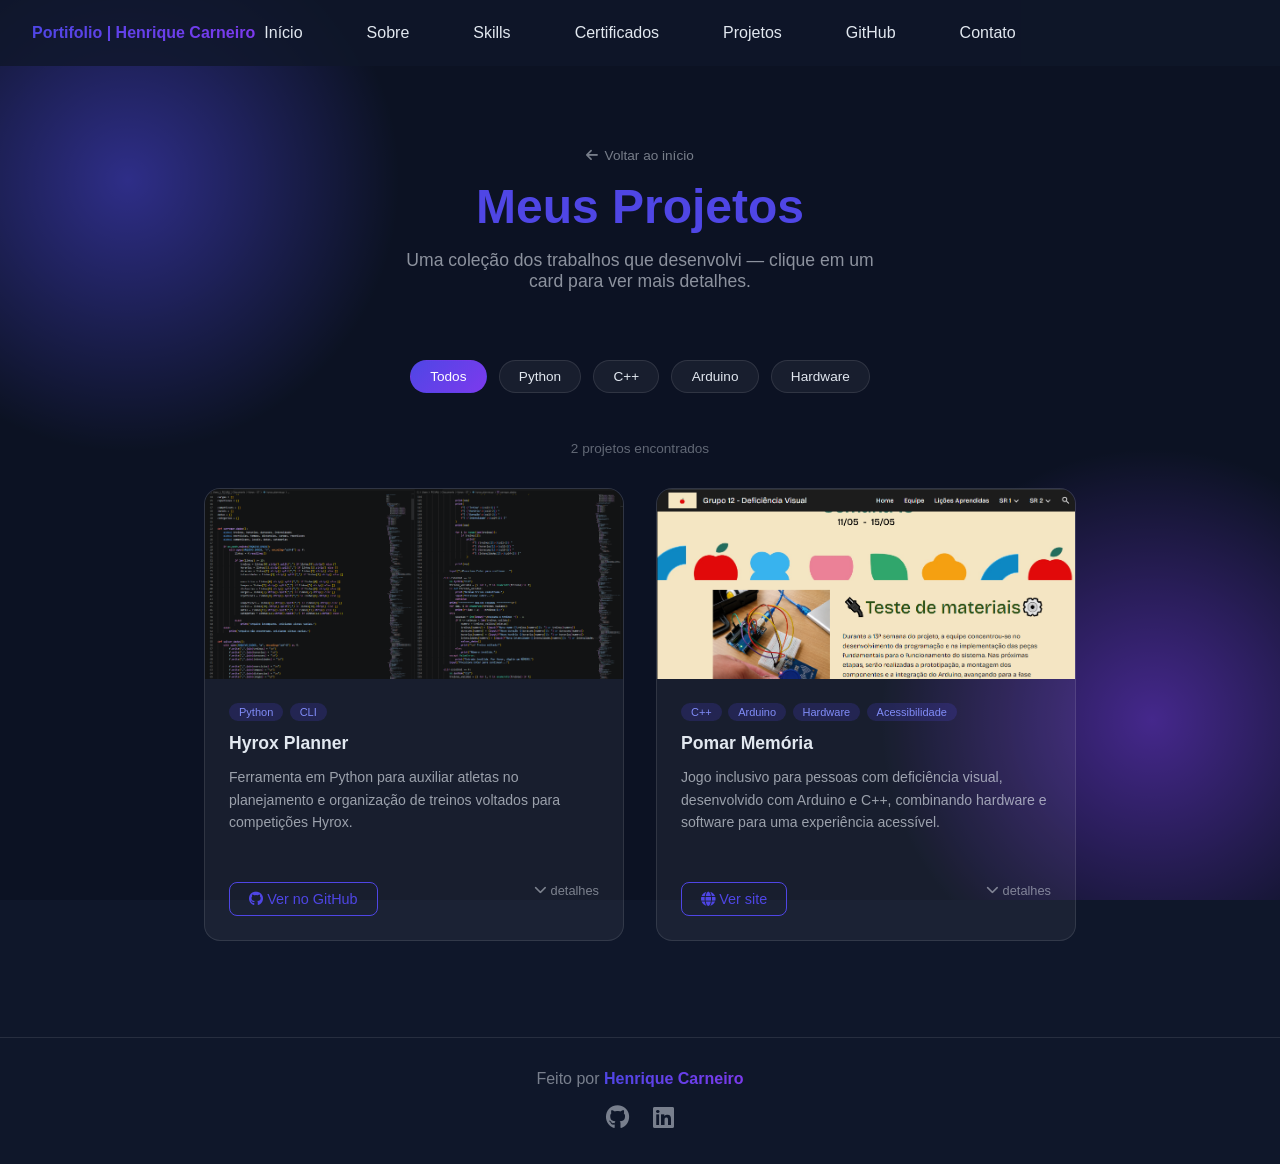
==== projetos.html @ b4573989 "Add files via upload" ====
<!DOCTYPE html>
<html lang="pt-br">

<head>
    <meta charset="UTF-8">
    <meta name="viewport" content="width=device-width, initial-scale=1.0">
    <link rel="stylesheet" href="styles.css">
    <link rel="stylesheet" href="https://cdnjs.cloudflare.com/ajax/libs/font-awesome/6.5.0/css/all.min.css">
    <title>Projetos | Henrique Carneiro</title>
    <style>
        /* ── Página de projetos ── */
        .projetos-hero {
            min-height: 40vh;
            display: flex;
            flex-direction: column;
            justify-content: center;
            align-items: center;
            text-align: center;
            padding: 8rem 2rem 3rem;
            gap: 1rem;
        }

        .projetos-hero h1 {
            font-size: 3rem;
            color: var(--primaria);
            margin: 0;
        }

        .projetos-hero p {
            font-size: 1.1rem;
            color: rgba(226, 232, 240, 0.6);
            max-width: 500px;
        }

        /* ── Filtros ── */
        .filtros {
            display: flex;
            justify-content: center;
            flex-wrap: wrap;
            gap: 0.75rem;
            padding: 0 2rem 3rem;
        }

        .filtro-btn {
            background: rgba(255, 255, 255, 0.05);
            border: 1px solid var(--vidro);
            color: var(--claro);
            padding: 0.5rem 1.2rem;
            border-radius: 999px;
            cursor: pointer;
            font-size: 0.85rem;
            transition: all 0.3s ease;
        }

        .filtro-btn:hover,
        .filtro-btn.ativo {
            background: linear-gradient(135deg, var(--primaria), var(--secundaria));
            border-color: transparent;
            color: #fff;
        }

        /* ── Grid de projetos ── */
        .projetos-secao {
            padding: 0 2rem 6rem;
        }

        .projetos-grid {
            display: flex;
            flex-wrap: wrap;
            justify-content: center;
            gap: 2rem;
            max-width: 1200px;
            margin: 0 auto;
        }

        .projeto-card {
            width: 420px;
        }

        .projeto-card {
            background: rgba(255, 255, 255, 0.05);
            border: 1px solid var(--vidro);
            border-radius: 16px;
            overflow: hidden;
            transition: all 0.4s ease;
            display: flex;
            flex-direction: column;
        }

        .projeto-card:hover {
            transform: translateY(-8px);
            box-shadow: 0 12px 30px rgba(79, 70, 229, 0.25);
            border-color: rgba(79, 70, 229, 0.4);
        }

        .projeto-card.oculto {
            display: none;
        }

        .projeto-thumb {
            width: 100%;
            height: 190px;
            object-fit: cover;
            object-position: top;
            display: block;
        }

        /* placeholder quando não há imagem */
        .projeto-thumb-placeholder {
            width: 100%;
            height: 190px;
            background: linear-gradient(135deg, rgba(79,70,229,0.3), rgba(124,58,237,0.3));
            display: flex;
            align-items: center;
            justify-content: center;
            font-size: 3rem;
            color: rgba(255,255,255,0.3);
        }

        .projeto-corpo {
            padding: 1.5rem;
            display: flex;
            flex-direction: column;
            flex: 1;
            gap: 0.75rem;
        }

        .projeto-tags {
            display: flex;
            flex-wrap: wrap;
            gap: 0.4rem;
        }

        .projeto-tag {
            font-size: 11px;
            font-weight: 500;
            padding: 3px 10px;
            border-radius: 20px;
            background: rgba(79, 70, 229, 0.2);
            color: #818cf8;
        }

        .projeto-titulo {
            font-size: 1.1rem;
            font-weight: 600;
            color: var(--claro);
        }

        .projeto-desc {
            font-size: 0.88rem;
            color: rgba(226, 232, 240, 0.65);
            line-height: 1.6;
            flex: 1;
        }

        /* detalhes expandíveis */
        .projeto-detalhes {
            max-height: 0;
            overflow: hidden;
            transition: max-height 0.4s ease, opacity 0.3s ease;
            opacity: 0;
        }

        .projeto-detalhes.aberto {
            max-height: 300px;
            opacity: 1;
        }

        .projeto-detalhes ul {
            list-style: none;
            display: flex;
            flex-direction: column;
            gap: 0.4rem;
            padding: 0.75rem 0 0.25rem;
        }

        .projeto-detalhes ul li {
            font-size: 0.82rem;
            color: rgba(226, 232, 240, 0.6);
            display: flex;
            gap: 0.5rem;
            align-items: flex-start;
        }

        .projeto-detalhes ul li::before {
            content: '→';
            color: var(--primaria);
            flex-shrink: 0;
        }

        .projeto-acoes {
            display: flex;
            gap: 0.75rem;
            align-items: center;
            flex-wrap: wrap;
            margin-top: 0.5rem;
        }

        .btn-detalhes {
            background: none;
            border: none;
            color: rgba(226, 232, 240, 0.5);
            cursor: pointer;
            font-size: 0.8rem;
            padding: 0;
            transition: color 0.3s;
            display: flex;
            align-items: center;
            gap: 4px;
            margin-left: auto;
        }

        .btn-detalhes:hover {
            color: var(--primaria);
        }

        /* ── Contador ── */
        .contador-resultado {
            text-align: center;
            font-size: 0.85rem;
            color: rgba(226, 232, 240, 0.4);
            margin-bottom: 2rem;
        }

        /* ── Nenhum resultado ── */
        .sem-resultado {
            text-align: center;
            padding: 4rem 2rem;
            color: rgba(226, 232, 240, 0.35);
            display: none;
            grid-column: 1 / -1;
        }

        .sem-resultado i {
            font-size: 2.5rem;
            margin-bottom: 1rem;
            display: block;
        }

        /* ── Botão voltar ── */
        .voltar-btn {
            display: inline-flex;
            align-items: center;
            gap: 0.4rem;
            color: rgba(226, 232, 240, 0.5);
            text-decoration: none;
            font-size: 0.85rem;
            transition: color 0.3s;
        }

        .voltar-btn:hover { color: var(--primaria); }
    </style>
</head>

<body>
    <div class="particulas"></div>

    <nav class="navegacao">
        <span class="Nav-logo">Portifolio | Henrique Carneiro</span>
        <ul class="menu">
            <li><a href="index.html#inicio"       class="menu-link">Início</a></li>
            <li><a href="index.html#sobre"         class="menu-link">Sobre</a></li>
            <li><a href="index.html#skills"        class="menu-link">Skills</a></li>
            <li><a href="index.html#certificados"  class="menu-link">Certificados</a></li>
            <li><a href="projetos.html"            class="menu-link">Projetos</a></li>
            <li><a href="index.html#github"        class="menu-link">GitHub</a></li>
            <li><a href="index.html#contatos"      class="menu-link">Contato</a></li>
        </ul>
    </nav>

    <div class="pagina-conteudo">
    <!-- Hero -->
    <header class="projetos-hero">
        <a href="index.html" class="voltar-btn">
            <i class="fa-solid fa-arrow-left"></i> Voltar ao início
        </a>
        <h1>Meus Projetos</h1>
        <p>Uma coleção dos trabalhos que desenvolvi — clique em um card para ver mais detalhes.</p>
    </header>

    <!-- Filtros -->
    <div class="filtros" id="filtros">
        <button class="filtro-btn ativo" data-filtro="todos">Todos</button>
        <button class="filtro-btn" data-filtro="Python">Python</button>
        <button class="filtro-btn" data-filtro="C++">C++</button>
        <button class="filtro-btn" data-filtro="Arduino">Arduino</button>
        <button class="filtro-btn" data-filtro="Hardware">Hardware</button>
    </div>

    <!-- Grid -->
    <section class="projetos-secao">
        <p class="contador-resultado" id="contador"></p>
        <div class="projetos-grid" id="grid">

            <!-- Projeto 1 -->
            <div class="projeto-card" data-tags="Python">
                <img src="./imagens/hyrox.PNG" alt="Hyrox Planner" class="projeto-thumb"
                     onerror="this.style.display='none'; this.nextElementSibling.style.display='flex'">
                <div class="projeto-thumb-placeholder" style="display:none">
                    <i class="fa-solid fa-dumbbell"></i>
                </div>
                <div class="projeto-corpo">
                    <div class="projeto-tags">
                        <span class="projeto-tag">Python</span>
                        <span class="projeto-tag">CLI</span>
                    </div>
                    <h3 class="projeto-titulo">Hyrox Planner</h3>
                    <p class="projeto-desc">
                        Ferramenta em Python para auxiliar atletas no planejamento e organização de treinos voltados para competições Hyrox.
                    </p>
                    <div class="projeto-detalhes" id="det-1">
                        <ul>
                            <li>Lógica estruturada para criação e acompanhamento de planos de treino</li>
                            <li>Interface de linha de comando (CLI) intuitiva</li>
                            <li>Organização de sessões por semana e modalidade</li>
                            <li>Desenvolvido inteiramente em Python</li>
                        </ul>
                    </div>
                    <div class="projeto-acoes">
                        <a href="https://github.com/HenriqueCarneiro-dev" target="_blank" class="botao-projeto">
                            <i class="fa-brands fa-github"></i> Ver no GitHub
                        </a>
                        <button class="btn-detalhes" onclick="toggleDetalhes('det-1', this)">
                            <i class="fa-solid fa-chevron-down"></i> detalhes
                        </button>
                    </div>
                </div>
            </div>

            <!-- Projeto 2 -->
            <div class="projeto-card" data-tags="C++ Arduino Hardware">
                <img src="./imagens/pomarmemoriapj1.PNG" alt="Pomar Memória" class="projeto-thumb"
                     onerror="this.style.display='none'; this.nextElementSibling.style.display='flex'">
                <div class="projeto-thumb-placeholder" style="display:none">
                    <i class="fa-solid fa-microchip"></i>
                </div>
                <div class="projeto-corpo">
                    <div class="projeto-tags">
                        <span class="projeto-tag">C++</span>
                        <span class="projeto-tag">Arduino</span>
                        <span class="projeto-tag">Hardware</span>
                        <span class="projeto-tag">Acessibilidade</span>
                    </div>
                    <h3 class="projeto-titulo">Pomar Memória</h3>
                    <p class="projeto-desc">
                        Jogo inclusivo para pessoas com deficiência visual, desenvolvido com Arduino e C++, combinando hardware e software para uma experiência acessível.
                    </p>
                    <div class="projeto-detalhes" id="det-2">
                        <ul>
                            <li>Desenvolvido com Arduino Uno e sensores de áudio</li>
                            <li>Programado em C++ com foco em baixa latência</li>
                            <li>Interface completamente auditiva, sem dependência visual</li>
                            <li>Projeto realizado na CESAR School</li>
                        </ul>
                    </div>
                    <div class="projeto-acoes">
                        <a href="https://sites.google.com/cesar.school/grupo12-deficienciavisual/equipe" target="_blank" class="botao-projeto">
                            <i class="fa-solid fa-globe"></i> Ver site
                        </a>
                        <button class="btn-detalhes" onclick="toggleDetalhes('det-2', this)">
                            <i class="fa-solid fa-chevron-down"></i> detalhes
                        </button>
                    </div>
                </div>
            </div>

            <!-- Mensagem sem resultado -->
            <div class="sem-resultado" id="semResultado">
                <i class="fa-solid fa-magnifying-glass"></i>
                Nenhum projeto encontrado para esse filtro.
            </div>

        </div>
    </section>

    <footer class="footer">
        <p>Feito por <span>Henrique Carneiro</span></p>
        <div class="footer-links">
            <a href="https://github.com/HenriqueCarneiro-dev" target="_blank"><i class="fa-brands fa-github"></i></a>
            <a href="https://www.linkedin.com/in/henrique-carneiro-b4b9ab3b0" target="_blank"><i class="fa-brands fa-linkedin"></i></a>
        </div>
    </footer>

    </div><!-- fim pagina-conteudo -->

    <script src="script.js"></script>
    <script>
        // ── Filtro ──
        const filtros = document.querySelectorAll('.filtro-btn');
        const cards   = document.querySelectorAll('.projeto-card');
        const contador = document.getElementById('contador');
        const semResultado = document.getElementById('semResultado');

        function atualizarContador() {
            const visiveis = [...cards].filter(c => !c.classList.contains('oculto')).length;
            contador.textContent = `${visiveis} projeto${visiveis !== 1 ? 's' : ''} encontrado${visiveis !== 1 ? 's' : ''}`;
            semResultado.style.display = visiveis === 0 ? 'block' : 'none';
        }

        filtros.forEach(btn => {
            btn.addEventListener('click', () => {
                filtros.forEach(b => b.classList.remove('ativo'));
                btn.classList.add('ativo');

                const filtro = btn.dataset.filtro;
                cards.forEach(card => {
                    if (card.classList.contains('sem-resultado')) return;
                    const tags = card.dataset.tags || '';
                    const visivel = filtro === 'todos' || tags.includes(filtro);
                    card.classList.toggle('oculto', !visivel);
                });
                atualizarContador();
            });
        });

        atualizarContador();

        // ── Expandir detalhes ──
        function toggleDetalhes(id, btn) {
            const det = document.getElementById(id);
            const aberto = det.classList.toggle('aberto');
            const icone  = btn.querySelector('i');
            icone.style.transform = aberto ? 'rotate(180deg)' : 'rotate(0)';
            icone.style.transition = 'transform 0.3s ease';
            btn.childNodes[1].textContent = aberto ? ' ocultar' : ' detalhes';
        }
    </script>
</body>
</html>
---- styles.css ----
* {
    margin: 0;
    padding: 0;
    box-sizing: border-box;
    font-family: Arial, Helvetica, sans-serif;
}

html {
    scroll-behavior: smooth;
}

:root {
    --primaria: #4f46e5;
    --secundaria: #7c3aed;
    --escuro: #0f172a;
    --maisEscuro: #0a0f1c;
    --claro: #e2e8f0;
    --vidro: rgba(255, 255, 255, 0.1);
}

body {
    background-color: var(--escuro);
    color: var(--claro);
}

.navegacao {
    position: fixed;
    top: 0;
    background: rgba(15, 23, 42, 0.8);
    width: 100%;
    z-index: 100;
    padding: 1.5rem 2rem;
    display: flex;
    align-items: center;
    justify-content: center;
}

.Nav-logo {
    position: absolute;
    left: 2rem;
    font-size: 1rem;
    font-weight: bold;
    background: linear-gradient(90deg, var(--primaria), var(--secundaria));
    -webkit-background-clip: text;
    background-clip: text;
    -webkit-text-fill-color: transparent;
    white-space: nowrap;
}

.menu {
    display: flex;
    justify-content: center;
    list-style: none;
    gap: 3rem;
}

.menu-link {
    text-decoration: none;
    color: var(--claro);
    font-size: 500;
    position: relative;
    padding: 0.5rem;
}

.menu-link::after {
    content: '';
    height: 2px;
    width: 0;
    position: absolute;
    bottom: 0;
    left: 0;
    background: linear-gradient(90deg, var(--primaria), var(--secundaria));
    transition: width 0.5s ease;
}

.menu-link:hover::after {
    width: 100%;
}

.cabecalho {
    min-height: 100vh;
    display: flex;
    justify-content: center;
    align-items: center;
    flex-direction: column;
}

.foto-perfil {
    width: 350px;
    height: 350px;
    box-shadow: 0 0 20px rgba(79, 70, 229, 0.3);
    border-radius: 50%;
    border: 4px solid var(--vidro);
    object-fit: cover;
    object-position: center top;
}

h1 {
    font-size: 3.5rem;
    color: var(--primaria);
    font-weight: bold;
    margin: 20px;
}

.cabecalho-sub-titulo {
    font-size: 1.5rem;
    color: var(--claro);
}

.sobre {
    padding: 6rem 2rem;
}

.sobre-titulo {
    font-size: 3rem;
    color: var(--claro);
    text-align: center;
    margin-bottom: 20px;
}

.sobre-caixa {
    padding: 2rem;
    max-width: 800px;
    margin: 0 auto;
    border-radius: 16px;
    border: 1px solid var(--vidro);
    backdrop-filter: blur(10px);
    background: rgba(255, 255, 255, 0.05);
}

.sobre-paragrafo {
    text-align: center;
    font-size: 1rem;
}

.contatos {
    padding: 6rem 2rem;
}

.contatos-titulo {
    text-align: center;
    font-size: 2.5rem;
    margin-bottom: 50px;
}

.formulario-contato {
    max-width: 600px;
    margin: 0 auto;
    background: rgba(255, 255, 255, 0.05);
    backdrop-filter: blur(5px);
    padding: 2rem;
    border: 1px solid var(--vidro);
    border-radius: 16px;
}

.campo-form {
    width: 100%;
    padding: 1rem;
    background: rgba(255, 255, 255, 0.05);
    border-radius: 8px;
    color: var(--claro);
    border: 1px solid var(--vidro);
    outline: none;
}

.campo-form:focus {
    border-color: var(--primaria);
    box-shadow: 0 0 10px rgba(79, 70, 229, 0.3);
}

.grupo-form {
    margin-bottom: 1.5rem;
}

.botao-form {
    color: var(--claro);
    background: linear-gradient(45deg, var(--primaria), var(--secundaria));
    padding: 1rem 2rem;
    border-radius: 8px;
    border: none;
    cursor: pointer;
    font-weight: bold;
    width: 100%;
    transition: all 0.5s ease;
}

.botao-form:hover {
    transform: translate(-4px);
    box-shadow: 0 5px 15px rgba(79, 70, 229, 0.4);
}

.particulas {
    position: fixed;
    top: 0;
    left: 0;
    width: 100%;
    height: 100%;
    z-index: -1;
    opacity: 0.5;
    background:
        radial-gradient(circle at 10% 20%, var(--primaria) 0%, transparent 20%),
        radial-gradient(circle at 90% 80%, var(--secundaria) 0%, transparent 20%),
        var(--maisEscuro);
}

@keyframes flutuar {

    0%,
    100% {
        transform: translateY(0);
    }

    50% {
        transform: translateY(-20px);
    }
}

.botao-projeto {
    display: inline-block;
    margin-top: 1rem;
    padding: 0.5rem 1.2rem;
    border-radius: 8px;
    border: 1px solid var(--primaria);
    color: var(--primaria);
    text-decoration: none;
    font-size: 0.9rem;
    transition: all 0.3s ease;
}

.botao-projeto:hover {
    background: var(--primaria);
    color: var(--claro);
}

.footer {
    text-align: center;
    padding: 2rem;
    border-top: 1px solid var(--vidro);
    color: rgba(226, 232, 240, 0.5);
    display: flex;
    flex-direction: column;
    gap: 1rem;
}

.footer span {
    background: linear-gradient(90deg, var(--primaria), var(--secundaria));
    -webkit-background-clip: text;
    background-clip: text;
    -webkit-text-fill-color: transparent;
    color: transparent;
    font-weight: bold;
}

.footer-links {
    display: flex;
    justify-content: center;
    gap: 1.5rem;
}

.footer-links a {
    color: rgba(226, 232, 240, 0.5);
    font-size: 1.5rem;
    transition: color 0.3s ease;
}

.footer-links a:hover {
    color: var(--primaria);
}

.certificados {
    padding: 6rem 2rem;
}

.certificados-titulo {
    text-align: center;
    font-size: 2.5rem;
    margin-bottom: 50px;
}

.certificados-grid {
    display: grid;
    grid-template-columns: repeat(auto-fit, minmax(220px, 1fr));
    gap: 1.5rem;
    max-width: 1200px;
    margin: 0 auto;
}

.cert-card {
    background: rgba(255, 255, 255, 0.05);
    border: 1px solid var(--vidro);
    border-radius: 16px;
    padding: 1.5rem;
    display: flex;
    flex-direction: column;
    gap: 10px;
    transition: all 0.3s ease;
}

.cert-card:hover {
    transform: translateY(-6px);
    box-shadow: 0 10px 20px rgba(79, 70, 229, 0.2);
}

.cert-icone {
    width: 44px;
    height: 44px;
    border-radius: 10px;
    background: linear-gradient(135deg, var(--primaria), var(--secundaria));
    display: flex;
    align-items: center;
    justify-content: center;
    font-size: 22px;
    color: var(--claro);
}

.cert-badge {
    font-size: 11px;
    font-weight: 500;
    padding: 3px 10px;
    border-radius: 20px;
    background: rgba(79, 70, 229, 0.2);
    color: #818cf8;
    width: fit-content;
}

.cert-nome {
    font-size: 14px;
    font-weight: 500;
    color: var(--claro);
    line-height: 1.4;
}

.cert-inst {
    font-size: 12px;
    color: rgba(226, 232, 240, 0.5);
}

.cert-btn {
    margin-top: auto;
    display: inline-flex;
    align-items: center;
    gap: 6px;
    font-size: 12px;
    color: var(--primaria);
    text-decoration: none;
    border: 1px solid var(--primaria);
    border-radius: 6px;
    padding: 5px 12px;
    width: fit-content;
    transition: all 0.3s ease;
}

.cert-btn:hover {
    background: var(--primaria);
    color: var(--claro);
}

/* ── Transição de página ── */
@keyframes entrar {
    from {
        opacity: 0;
        transform: translateY(16px);
    }

    to {
        opacity: 1;
        transform: translateY(0);
    }
}

.pagina-conteudo {
    animation: entrar 0.5s ease forwards;
}

body.saindo .pagina-conteudo {
    opacity: 0;
    transform: translateY(-10px);
    transition: opacity 0.3s ease, transform 0.3s ease;
}

.hero-referencia {
    min-height: 100vh;
    display: grid;
    grid-template-columns: 1.1fr .9fr;
    align-items: center;
    padding: 7rem 8%;
    gap: 3rem
}

.hero-title {
    font-size: 5rem;
    line-height: 1
}

.hero-title span {
    background: linear-gradient(90deg, var(--primaria), var(--secundaria));
    background-clip: text;
    -webkit-background-clip: text;
    -webkit-text-fill-color: transparent;
    color: transparent;
}

.hero-desc {
    max-width: 520px;
    font-size: 1.1rem;
    margin: 1.5rem 0
}

.status-badge,
.hero-pills span,
.hero-mini {
    display: inline-block;
    padding: .6rem 1rem;
    border-radius: 999px;
    background: rgba(255, 255, 255, .06);
    margin: .3rem
}

.hero-actions {
    display: flex;
    gap: 1rem;
    margin-top: 2rem
}

.hc-logo {
    width: 340px;
    height: 340px;
    border-radius: 50%;
    display: flex;
    align-items: center;
    justify-content: center;
    font-size: 6rem;
    font-weight: bold;
    background: linear-gradient(135deg, var(--primaria), var(--secundaria));
    margin: auto
}

.hero-right {
    text-align: center
}

@media(max-width:768px) {
    .hero-referencia {
        grid-template-columns: 1fr;
        text-align: center
    }

    .hero-title {
        font-size: 3.5rem
    }

    .hc-logo {
        width: 260px;
        height: 260px;
        font-size: 4rem
    }
}
/* ════════════════════════════════
   TERMINAL HERO
════════════════════════════════ */
.terminal-wrapper {
    margin-top: 1.5rem;
    width: 420px;
    max-width: 90vw;
}

.terminal-barra {
    background: #1e293b;
    border-radius: 10px 10px 0 0;
    padding: 0.6rem 1rem;
    display: flex;
    align-items: center;
    gap: 6px;
}

.terminal-dot {
    width: 11px;
    height: 11px;
    border-radius: 50%;
}
.terminal-dot.vermelho { background: #ff5f57; }
.terminal-dot.amarelo  { background: #febc2e; }
.terminal-dot.verde    { background: #28c840; }

.terminal-titulo {
    margin: 0 auto;
    font-size: 0.75rem;
    color: #64748b;
    font-family: monospace;
}

.terminal-corpo {
    background: #0d1117;
    border-radius: 0 0 10px 10px;
    border: 1px solid #1e293b;
    border-top: none;
    padding: 1.2rem 1.4rem;
    font-family: monospace;
    font-size: 0.85rem;
    min-height: 120px;
}

.terminal-linha {
    display: flex;
    gap: 0.5rem;
    margin-bottom: 0.4rem;
    opacity: 0;
    transform: translateY(4px);
    transition: opacity 0.3s ease, transform 0.3s ease;
}
.terminal-linha.visivel { opacity: 1; transform: translateY(0); }

.terminal-prompt { color: #4f46e5; }
.terminal-cmd    { color: #e2e8f0; }
.terminal-output { color: #3fb950; padding-left: 0; }
.terminal-output.azul { color: #58a6ff; }

.cursor {
    display: inline-block;
    width: 8px;
    height: 14px;
    background: #4f46e5;
    vertical-align: middle;
    animation: piscar 1s step-end infinite;
}

@keyframes piscar {
    0%, 100% { opacity: 1; }
    50%       { opacity: 0; }
}

/* ════════════════════════════════
   SKILLS
════════════════════════════════ */
.skills { padding: 6rem 2rem; }

.skills-titulo {
    font-size: 2.5rem;
    text-align: center;
    margin-bottom: 3rem;
    color: var(--claro);
}

.skills-grid {
    display: grid;
    grid-template-columns: repeat(auto-fit, minmax(280px, 1fr));
    gap: 1.5rem;
    max-width: 900px;
    margin: 0 auto;
}

.skill-card {
    background: rgba(255, 255, 255, 0.05);
    border: 1px solid var(--vidro);
    border-radius: 14px;
    padding: 1.5rem;
    transition: all 0.3s ease;
}
.skill-card:hover {
    transform: translateY(-4px);
    box-shadow: 0 8px 24px rgba(79, 70, 229, 0.15);
    border-color: rgba(79, 70, 229, 0.3);
}

.skill-header {
    display: flex;
    justify-content: space-between;
    align-items: center;
    margin-bottom: 0.75rem;
}

.skill-nome {
    display: flex;
    align-items: center;
    gap: 0.5rem;
    font-size: 0.95rem;
    font-weight: 600;
    color: var(--claro);
}
.skill-nome i { font-size: 1.1rem; color: var(--primaria); }

.skill-pct { font-size: 0.8rem; color: #818cf8; font-family: monospace; }

.skill-barra-fundo {
    width: 100%;
    height: 6px;
    background: rgba(255, 255, 255, 0.08);
    border-radius: 999px;
    overflow: hidden;
}

.skill-barra-fill {
    height: 100%;
    border-radius: 999px;
    background: linear-gradient(90deg, var(--primaria), var(--secundaria));
    width: 0;
    transition: width 1.2s cubic-bezier(0.4, 0, 0.2, 1);
}

.skill-label {
    margin-top: 0.5rem;
    font-size: 0.75rem;
    color: rgba(226, 232, 240, 0.4);
}

/* ════════════════════════════════
   GITHUB STATS
════════════════════════════════ */
.github-stats { padding: 6rem 2rem; }

.github-stats-titulo {
    font-size: 2.5rem;
    text-align: center;
    margin-bottom: 0.75rem;
    color: var(--claro);
}

.github-stats-sub {
    text-align: center;
    font-size: 0.9rem;
    color: rgba(226, 232, 240, 0.4);
    margin-bottom: 3rem;
}

.github-card {
    max-width: 700px;
    margin: 0 auto;
    background: #0d1117;
    border: 1px solid #30363d;
    border-radius: 16px;
    overflow: hidden;
    transition: all 0.3s ease;
    cursor: pointer;
    text-decoration: none;
    display: block;
}
.github-card:hover {
    transform: translateY(-6px);
    box-shadow: 0 12px 32px rgba(79, 70, 229, 0.2);
    border-color: #4f46e5;
}

.github-card-topo {
    padding: 1.4rem 1.6rem;
    display: flex;
    align-items: center;
    gap: 1rem;
    border-bottom: 1px solid #21262d;
}

.github-avatar {
    width: 48px;
    height: 48px;
    border-radius: 50%;
    background: linear-gradient(135deg, var(--primaria), var(--secundaria));
    display: flex;
    align-items: center;
    justify-content: center;
    font-size: 1.4rem;
    color: #fff;
    flex-shrink: 0;
}

.github-user-info h3 { font-size: 1rem; color: #e6edf3; margin: 0 0 2px; }
.github-user-info p  { font-size: 0.8rem; color: #8b949e; margin: 0; }

.github-badge {
    margin-left: auto;
    display: flex;
    align-items: center;
    gap: 0.4rem;
    font-size: 0.8rem;
    color: #3fb950;
    background: rgba(63, 185, 80, 0.1);
    border: 1px solid rgba(63, 185, 80, 0.2);
    padding: 4px 10px;
    border-radius: 999px;
}

.github-card-body { padding: 1.4rem 1.6rem; }

.github-stats-grid {
    display: grid;
    grid-template-columns: repeat(3, 1fr);
    gap: 1rem;
    margin-bottom: 1.4rem;
}

.github-stat {
    text-align: center;
    padding: 0.75rem;
    background: rgba(255, 255, 255, 0.03);
    border-radius: 8px;
    border: 1px solid #21262d;
}
.github-stat-num   { font-size: 1.5rem; font-weight: 700; color: #e6edf3; display: block; }
.github-stat-label { font-size: 0.72rem; color: #8b949e; margin-top: 2px; }

.github-langs { display: flex; flex-direction: column; gap: 0.6rem; }

.github-lang-linha { display: flex; align-items: center; gap: 0.75rem; }

.github-lang-nome  { font-size: 0.8rem; color: #8b949e; width: 60px; flex-shrink: 0; }

.github-lang-barra-fundo {
    flex: 1;
    height: 5px;
    background: #21262d;
    border-radius: 999px;
    overflow: hidden;
}
.github-lang-fill { height: 100%; border-radius: 999px; }

.github-lang-pct { font-size: 0.75rem; color: #484f58; font-family: monospace; width: 32px; text-align: right; }

.github-card-rodape {
    padding: 0.9rem 1.6rem;
    border-top: 1px solid #21262d;
    display: flex;
    align-items: center;
    justify-content: space-between;
}
.github-card-rodape span { font-size: 0.78rem; color: #484f58; }
.github-card-rodape .github-link-hint {
    font-size: 0.78rem;
    color: #4f46e5;
    display: flex;
    align-items: center;
    gap: 4px;
}

.hc-logo {
    width: 340px;
    height: 340px;
    border-radius: 50%;
    display: flex;
    align-items: center;
    justify-content: center;
    font-size: 6rem;
    font-weight: bold;
    background: linear-gradient(135deg, var(--primaria), var(--secundaria));
    margin: auto;
    overflow: hidden;
}

.hero-foto {
    width: 100%;
    height: 100%;
    object-fit: cover;
    object-position: center top;
    border-radius: 50%;
    display: block;
}

@media(max-width:768px) {
    .hero-referencia { grid-template-columns: 1fr; text-align: center; }
    .hero-title      { font-size: 3.5rem; }
    .hc-logo         { width: 260px; height: 260px; font-size: 4rem; }
}
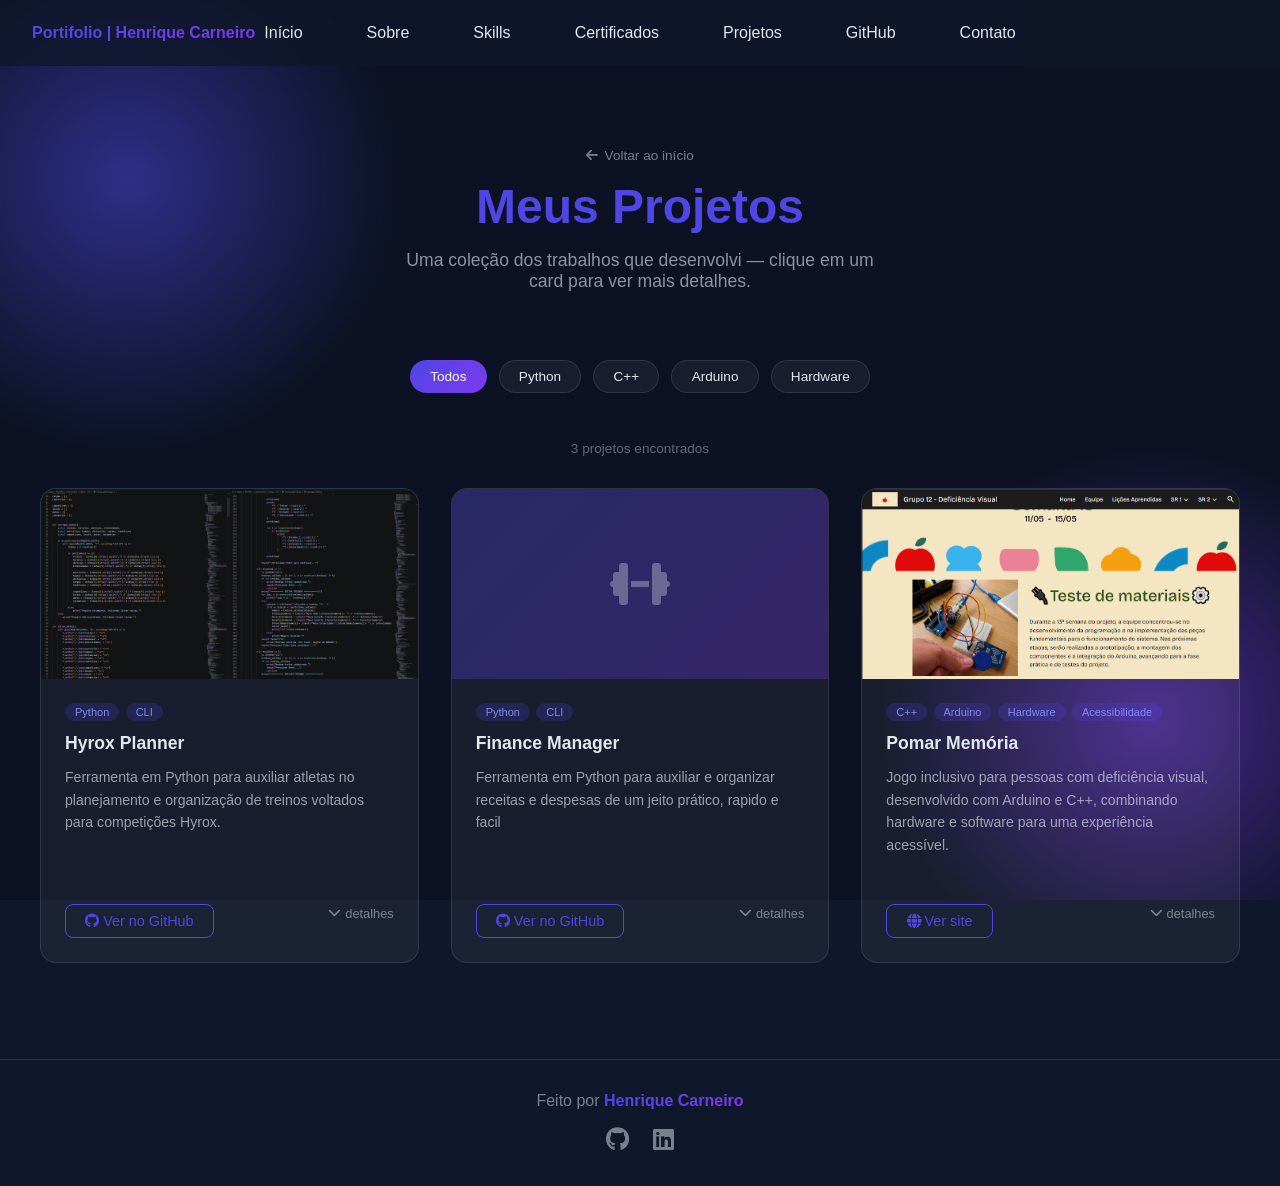
==== commit 72eec4f9: "Refactor projetos layout to use CSS grid" ====
--- a/projetos.html
+++ b/projetos.html
@@ -65,16 +65,15 @@
         }
 
         .projetos-grid {
-            display: flex;
-            flex-wrap: wrap;
-            justify-content: center;
+            display: grid;
+            grid-template-columns: repeat(3,1fr);
             gap: 2rem;
             max-width: 1200px;
             margin: 0 auto;
         }
 
         .projeto-card {
-            width: 420px;
+            width: 100%;
         }
 
         .projeto-card {
@@ -249,6 +248,19 @@
         }
 
         .voltar-btn:hover { color: var(--primaria); }
+
+        /* ── Responsivo: 3 colunas > 2 colunas > 1 coluna ── */
+        @media (max-width: 1000px) {
+            .projetos-grid {
+                grid-template-columns: repeat(2, 1fr);
+            }
+        }
+
+        @media (max-width: 640px) {
+            .projetos-grid {
+                grid-template-columns: 1fr;
+            }
+        }
     </style>
 </head>
 
@@ -321,13 +333,51 @@
                             <i class="fa-brands fa-github"></i> Ver no GitHub
                         </a>
                         <button class="btn-detalhes" onclick="toggleDetalhes('det-1', this)">
-                            <i class="fa-solid fa-chevron-down"></i> detalhes
+                            <i class="fa-solid fa-chevron-down"></i><span class="btn-detalhes-texto"> detalhes</span>
                         </button>
                     </div>
                 </div>
             </div>
 
             <!-- Projeto 2 -->
+            <div class="projeto-card" data-tags="Python">
+                <img src="./imagens/Finance_manager.PNG" alt="Finance Manager Planner" class="projeto-thumb"
+                     onerror="this.style.display='none'; this.nextElementSibling.style.display='flex'">
+                <div class="projeto-thumb-placeholder" style="display:none">
+                    <i class="fa-solid fa-dumbbell"></i>
+                </div>
+                <div class="projeto-corpo">
+                    <div class="projeto-tags">
+                        <span class="projeto-tag">Python</span>
+                        <span class="projeto-tag">CLI</span>
+                    </div>
+                    <h3 class="projeto-titulo">Finance Manager</h3>
+                    <p class="projeto-desc">
+                        Ferramenta em Python para auxiliar e organizar receitas e despesas de um jeito prático, rapido e facil
+                    </p>
+                    <div class="projeto-detalhes" id="det-3">
+                        <ul>
+                            <li>Gestão de receitas e despesas (cadastro, edição, exclusão e visualização em tabela)</li>
+                            <li>Organização por categorias com orçamento mensal definido por você</li>
+                            <li>Relatórios completos (saldo, maiores gastos, distribuição por categoria)</li>
+                            <li>Análises financeiras (média mensal, comparação entre meses, tendências e percentuais)</li>
+                            <li>Sistema de alertas (orçamento ultrapassado, categoria crítica, metas atingidas)</li>
+                        </ul>
+                    </div>
+                    <div class="projeto-acoes">
+                        <a href="https://github.com/HenriqueCarneiro-dev" target="_blank" class="botao-projeto">
+                            <i class="fa-brands fa-github"></i> Ver no GitHub
+                        </a>
+                        <button class="btn-detalhes" onclick="toggleDetalhes('det-3', this)">
+                            <i class="fa-solid fa-chevron-down"></i><span class="btn-detalhes-texto"> detalhes</span>
+                        </button>
+                    </div>
+                </div>
+            </div>
+
+
+
+            <!-- Projeto 3 -->
             <div class="projeto-card" data-tags="C++ Arduino Hardware">
                 <img src="./imagens/pomarmemoriapj1.PNG" alt="Pomar Memória" class="projeto-thumb"
                      onerror="this.style.display='none'; this.nextElementSibling.style.display='flex'">
@@ -358,7 +408,7 @@
                             <i class="fa-solid fa-globe"></i> Ver site
                         </a>
                         <button class="btn-detalhes" onclick="toggleDetalhes('det-2', this)">
-                            <i class="fa-solid fa-chevron-down"></i> detalhes
+                            <i class="fa-solid fa-chevron-down"></i><span class="btn-detalhes-texto"> detalhes</span>
                         </button>
                     </div>
                 </div>
@@ -420,10 +470,11 @@
             const det = document.getElementById(id);
             const aberto = det.classList.toggle('aberto');
             const icone  = btn.querySelector('i');
+            const texto  = btn.querySelector('.btn-detalhes-texto');
             icone.style.transform = aberto ? 'rotate(180deg)' : 'rotate(0)';
             icone.style.transition = 'transform 0.3s ease';
-            btn.childNodes[1].textContent = aberto ? ' ocultar' : ' detalhes';
+            texto.textContent = aberto ? ' ocultar' : ' detalhes';
         }
     </script>
 </body>
-</html>+</html>
